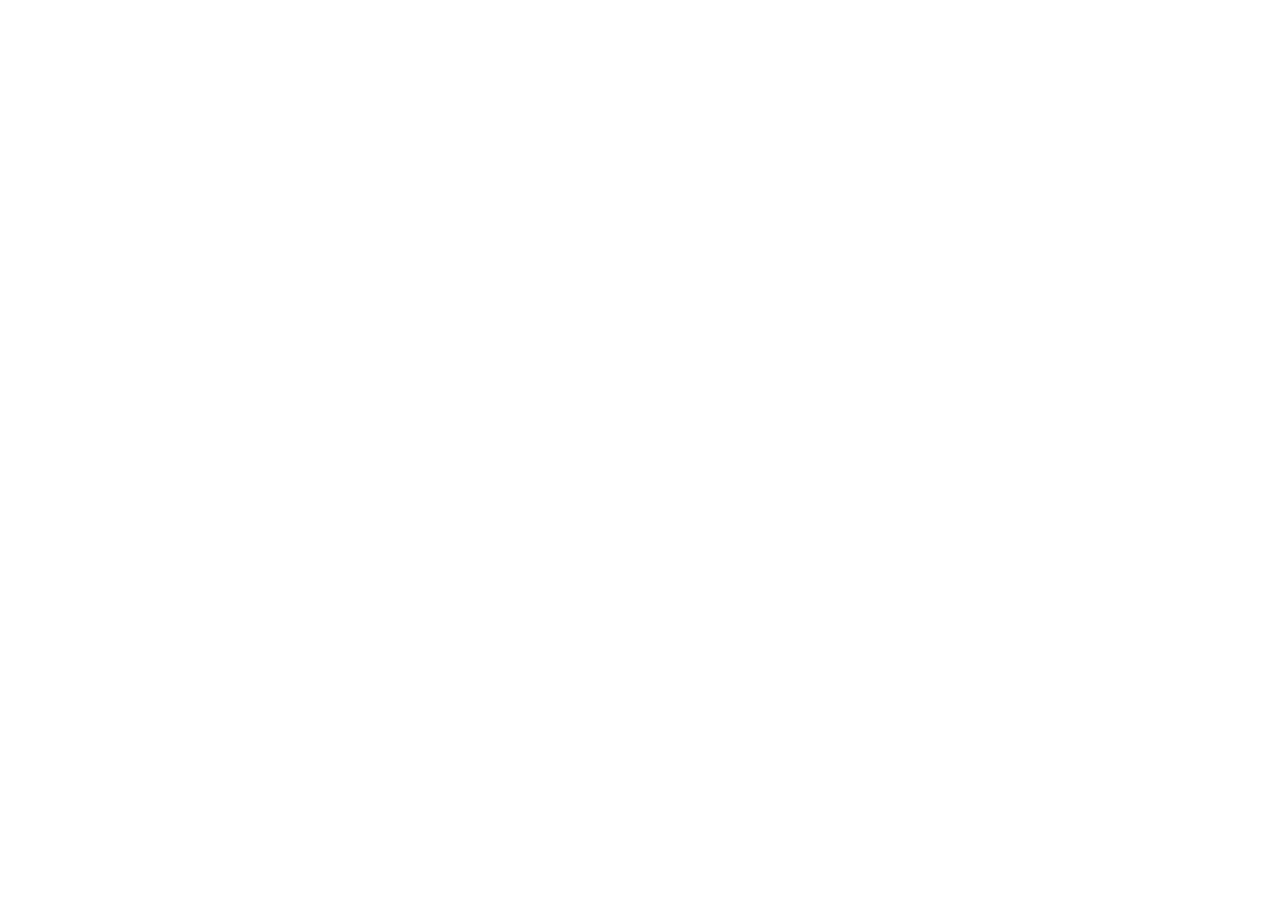
==== app/index.html @ 2bc36de3 "OpenLand downloads + web/iPhone PWA (5.3.2)" ====
<!doctype html>
<html lang="en">
  <head>
    <meta charset="UTF-8" />
    <meta name="viewport" content="width=device-width, initial-scale=1.0, viewport-fit=cover, interactive-widget=resizes-content" />
    <meta name="theme-color" content="#faf9f5" />
    <meta name="description" content="OpenLand: AI agent with a real computer, Studio and private on-device models. Works on iPhone, Android and desktop." />
    <meta name="apple-mobile-web-app-capable" content="yes" />
    <meta name="mobile-web-app-capable" content="yes" />
    <meta name="apple-mobile-web-app-status-bar-style" content="default" />
    <meta name="apple-mobile-web-app-title" content="OpenLand" />
    <meta name="format-detection" content="telephone=no" />
    <title>OpenLand</title>
    <link rel="manifest" href="/openland/app/manifest.webmanifest" />
    <link rel="icon" href="/openland/app/favicon.svg" type="image/svg+xml" />
    <link rel="apple-touch-icon" href="/openland/app/apple-touch-icon.png" />
    <link rel="apple-touch-icon" sizes="120x120" href="/openland/app/icons/icon-120.png" />
    <link rel="apple-touch-icon" sizes="152x152" href="/openland/app/icons/icon-152.png" />
    <link rel="apple-touch-icon" sizes="167x167" href="/openland/app/icons/icon-167.png" />
    <link rel="apple-touch-icon" sizes="180x180" href="/openland/app/icons/icon-180.png" />
    <link rel="apple-touch-startup-image" media="(device-width: 390px) and (device-height: 844px) and (-webkit-device-pixel-ratio: 3) and (orientation: portrait)" href="/openland/app/splash/1170x2532.png" />
    <link rel="apple-touch-startup-image" media="(device-width: 393px) and (device-height: 852px) and (-webkit-device-pixel-ratio: 3) and (orientation: portrait)" href="/openland/app/splash/1179x2556.png" />
    <link rel="apple-touch-startup-image" media="(device-width: 430px) and (device-height: 932px) and (-webkit-device-pixel-ratio: 3) and (orientation: portrait)" href="/openland/app/splash/1290x2796.png" />
    <link rel="apple-touch-startup-image" media="(device-width: 428px) and (device-height: 926px) and (-webkit-device-pixel-ratio: 3) and (orientation: portrait)" href="/openland/app/splash/1284x2778.png" />
    <link rel="apple-touch-startup-image" media="(device-width: 375px) and (device-height: 812px) and (-webkit-device-pixel-ratio: 3) and (orientation: portrait)" href="/openland/app/splash/1125x2436.png" />
    <link rel="apple-touch-startup-image" media="(device-width: 414px) and (device-height: 896px) and (-webkit-device-pixel-ratio: 3) and (orientation: portrait)" href="/openland/app/splash/1242x2688.png" />
    <link rel="apple-touch-startup-image" media="(device-width: 414px) and (device-height: 896px) and (-webkit-device-pixel-ratio: 2) and (orientation: portrait)" href="/openland/app/splash/828x1792.png" />
    <link rel="apple-touch-startup-image" media="(device-width: 375px) and (device-height: 667px) and (-webkit-device-pixel-ratio: 2) and (orientation: portrait)" href="/openland/app/splash/750x1334.png" />
    <link rel="apple-touch-startup-image" media="(device-width: 402px) and (device-height: 874px) and (-webkit-device-pixel-ratio: 3) and (orientation: portrait)" href="/openland/app/splash/1206x2622.png" />
    <link rel="apple-touch-startup-image" media="(device-width: 440px) and (device-height: 956px) and (-webkit-device-pixel-ratio: 3) and (orientation: portrait)" href="/openland/app/splash/1320x2868.png" />
    <link rel="apple-touch-startup-image" media="(device-width: 820px) and (device-height: 1180px) and (-webkit-device-pixel-ratio: 2) and (orientation: portrait)" href="/openland/app/splash/1640x2360.png" />
    <link rel="apple-touch-startup-image" media="(device-width: 1024px) and (device-height: 1366px) and (-webkit-device-pixel-ratio: 2) and (orientation: portrait)" href="/openland/app/splash/2048x2732.png" />
    <script type="module" crossorigin src="/openland/app/assets/index-BP5ohcN-.js"></script>
    <link rel="modulepreload" crossorigin href="/openland/app/assets/rolldown-runtime-COiEfhsA.js">
    <link rel="modulepreload" crossorigin href="/openland/app/assets/react-B8SKf8RM.js">
    <link rel="modulepreload" crossorigin href="/openland/app/assets/jsx-runtime-B0GIDCg7.js">
    <link rel="modulepreload" crossorigin href="/openland/app/assets/dist-CGd7X9Mz.js">
    <link rel="modulepreload" crossorigin href="/openland/app/assets/store-Dr5tzkWm.js">
    <link rel="modulepreload" crossorigin href="/openland/app/assets/agent-ByZV3zB5.js">
    <link rel="modulepreload" crossorigin href="/openland/app/assets/native-B4G0Mwiv.js">
    <link rel="modulepreload" crossorigin href="/openland/app/assets/mcpAuth-dMtKd1TJ.js">
    <link rel="modulepreload" crossorigin href="/openland/app/assets/mcp-upPOzCz8.js">
    <link rel="modulepreload" crossorigin href="/openland/app/assets/useModels-cfyx3iMw.js">
    <link rel="modulepreload" crossorigin href="/openland/app/assets/skills-B00smCaS.js">
    <link rel="modulepreload" crossorigin href="/openland/app/assets/plus-CHKnZP0z.js">
    <link rel="modulepreload" crossorigin href="/openland/app/assets/cn-CHDpIYm5.js">
    <link rel="modulepreload" crossorigin href="/openland/app/assets/useNativeStatus-DX0Gn-nj.js">
    <link rel="stylesheet" crossorigin href="/openland/app/assets/index-BO3BNWWC.css">
  </head>
  <body>
    <div id="root"></div>
  </body>
</html>
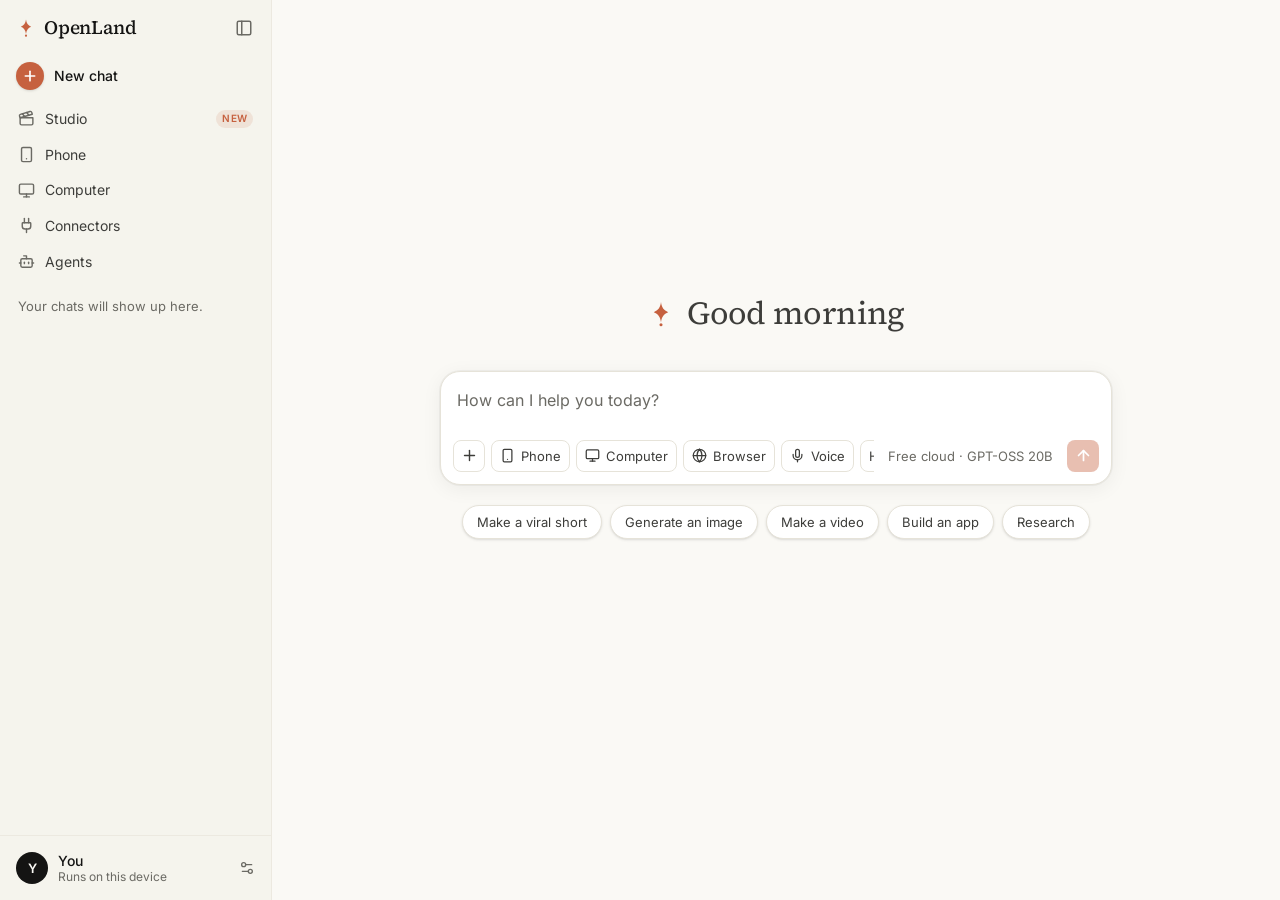
==== commit 249c2a6a: "OpenLand 5.3.5: on-device models no longer hang on loading/thinking" ====
--- a/app/index.html
+++ b/app/index.html
@@ -11,41 +11,41 @@
     <meta name="apple-mobile-web-app-title" content="OpenLand" />
     <meta name="format-detection" content="telephone=no" />
     <title>OpenLand</title>
-    <link rel="manifest" href="/openland/app/manifest.webmanifest" />
-    <link rel="icon" href="/openland/app/favicon.svg" type="image/svg+xml" />
-    <link rel="apple-touch-icon" href="/openland/app/apple-touch-icon.png" />
-    <link rel="apple-touch-icon" sizes="120x120" href="/openland/app/icons/icon-120.png" />
-    <link rel="apple-touch-icon" sizes="152x152" href="/openland/app/icons/icon-152.png" />
-    <link rel="apple-touch-icon" sizes="167x167" href="/openland/app/icons/icon-167.png" />
-    <link rel="apple-touch-icon" sizes="180x180" href="/openland/app/icons/icon-180.png" />
-    <link rel="apple-touch-startup-image" media="(device-width: 390px) and (device-height: 844px) and (-webkit-device-pixel-ratio: 3) and (orientation: portrait)" href="/openland/app/splash/1170x2532.png" />
-    <link rel="apple-touch-startup-image" media="(device-width: 393px) and (device-height: 852px) and (-webkit-device-pixel-ratio: 3) and (orientation: portrait)" href="/openland/app/splash/1179x2556.png" />
-    <link rel="apple-touch-startup-image" media="(device-width: 430px) and (device-height: 932px) and (-webkit-device-pixel-ratio: 3) and (orientation: portrait)" href="/openland/app/splash/1290x2796.png" />
-    <link rel="apple-touch-startup-image" media="(device-width: 428px) and (device-height: 926px) and (-webkit-device-pixel-ratio: 3) and (orientation: portrait)" href="/openland/app/splash/1284x2778.png" />
-    <link rel="apple-touch-startup-image" media="(device-width: 375px) and (device-height: 812px) and (-webkit-device-pixel-ratio: 3) and (orientation: portrait)" href="/openland/app/splash/1125x2436.png" />
-    <link rel="apple-touch-startup-image" media="(device-width: 414px) and (device-height: 896px) and (-webkit-device-pixel-ratio: 3) and (orientation: portrait)" href="/openland/app/splash/1242x2688.png" />
-    <link rel="apple-touch-startup-image" media="(device-width: 414px) and (device-height: 896px) and (-webkit-device-pixel-ratio: 2) and (orientation: portrait)" href="/openland/app/splash/828x1792.png" />
-    <link rel="apple-touch-startup-image" media="(device-width: 375px) and (device-height: 667px) and (-webkit-device-pixel-ratio: 2) and (orientation: portrait)" href="/openland/app/splash/750x1334.png" />
-    <link rel="apple-touch-startup-image" media="(device-width: 402px) and (device-height: 874px) and (-webkit-device-pixel-ratio: 3) and (orientation: portrait)" href="/openland/app/splash/1206x2622.png" />
-    <link rel="apple-touch-startup-image" media="(device-width: 440px) and (device-height: 956px) and (-webkit-device-pixel-ratio: 3) and (orientation: portrait)" href="/openland/app/splash/1320x2868.png" />
-    <link rel="apple-touch-startup-image" media="(device-width: 820px) and (device-height: 1180px) and (-webkit-device-pixel-ratio: 2) and (orientation: portrait)" href="/openland/app/splash/1640x2360.png" />
-    <link rel="apple-touch-startup-image" media="(device-width: 1024px) and (device-height: 1366px) and (-webkit-device-pixel-ratio: 2) and (orientation: portrait)" href="/openland/app/splash/2048x2732.png" />
-    <script type="module" crossorigin src="/openland/app/assets/index-BP5ohcN-.js"></script>
-    <link rel="modulepreload" crossorigin href="/openland/app/assets/rolldown-runtime-COiEfhsA.js">
-    <link rel="modulepreload" crossorigin href="/openland/app/assets/react-B8SKf8RM.js">
-    <link rel="modulepreload" crossorigin href="/openland/app/assets/jsx-runtime-B0GIDCg7.js">
-    <link rel="modulepreload" crossorigin href="/openland/app/assets/dist-CGd7X9Mz.js">
-    <link rel="modulepreload" crossorigin href="/openland/app/assets/store-Dr5tzkWm.js">
-    <link rel="modulepreload" crossorigin href="/openland/app/assets/agent-ByZV3zB5.js">
-    <link rel="modulepreload" crossorigin href="/openland/app/assets/native-B4G0Mwiv.js">
-    <link rel="modulepreload" crossorigin href="/openland/app/assets/mcpAuth-dMtKd1TJ.js">
-    <link rel="modulepreload" crossorigin href="/openland/app/assets/mcp-upPOzCz8.js">
-    <link rel="modulepreload" crossorigin href="/openland/app/assets/useModels-cfyx3iMw.js">
-    <link rel="modulepreload" crossorigin href="/openland/app/assets/skills-B00smCaS.js">
-    <link rel="modulepreload" crossorigin href="/openland/app/assets/plus-CHKnZP0z.js">
-    <link rel="modulepreload" crossorigin href="/openland/app/assets/cn-CHDpIYm5.js">
-    <link rel="modulepreload" crossorigin href="/openland/app/assets/useNativeStatus-DX0Gn-nj.js">
-    <link rel="stylesheet" crossorigin href="/openland/app/assets/index-BO3BNWWC.css">
+    <link rel="manifest" href="./manifest.webmanifest" />
+    <link rel="icon" href="./favicon.svg" type="image/svg+xml" />
+    <link rel="apple-touch-icon" href="./apple-touch-icon.png" />
+    <link rel="apple-touch-icon" sizes="120x120" href="./icons/icon-120.png" />
+    <link rel="apple-touch-icon" sizes="152x152" href="./icons/icon-152.png" />
+    <link rel="apple-touch-icon" sizes="167x167" href="./icons/icon-167.png" />
+    <link rel="apple-touch-icon" sizes="180x180" href="./icons/icon-180.png" />
+    <link rel="apple-touch-startup-image" media="(device-width: 390px) and (device-height: 844px) and (-webkit-device-pixel-ratio: 3) and (orientation: portrait)" href="./splash/1170x2532.png" />
+    <link rel="apple-touch-startup-image" media="(device-width: 393px) and (device-height: 852px) and (-webkit-device-pixel-ratio: 3) and (orientation: portrait)" href="./splash/1179x2556.png" />
+    <link rel="apple-touch-startup-image" media="(device-width: 430px) and (device-height: 932px) and (-webkit-device-pixel-ratio: 3) and (orientation: portrait)" href="./splash/1290x2796.png" />
+    <link rel="apple-touch-startup-image" media="(device-width: 428px) and (device-height: 926px) and (-webkit-device-pixel-ratio: 3) and (orientation: portrait)" href="./splash/1284x2778.png" />
+    <link rel="apple-touch-startup-image" media="(device-width: 375px) and (device-height: 812px) and (-webkit-device-pixel-ratio: 3) and (orientation: portrait)" href="./splash/1125x2436.png" />
+    <link rel="apple-touch-startup-image" media="(device-width: 414px) and (device-height: 896px) and (-webkit-device-pixel-ratio: 3) and (orientation: portrait)" href="./splash/1242x2688.png" />
+    <link rel="apple-touch-startup-image" media="(device-width: 414px) and (device-height: 896px) and (-webkit-device-pixel-ratio: 2) and (orientation: portrait)" href="./splash/828x1792.png" />
+    <link rel="apple-touch-startup-image" media="(device-width: 375px) and (device-height: 667px) and (-webkit-device-pixel-ratio: 2) and (orientation: portrait)" href="./splash/750x1334.png" />
+    <link rel="apple-touch-startup-image" media="(device-width: 402px) and (device-height: 874px) and (-webkit-device-pixel-ratio: 3) and (orientation: portrait)" href="./splash/1206x2622.png" />
+    <link rel="apple-touch-startup-image" media="(device-width: 440px) and (device-height: 956px) and (-webkit-device-pixel-ratio: 3) and (orientation: portrait)" href="./splash/1320x2868.png" />
+    <link rel="apple-touch-startup-image" media="(device-width: 820px) and (device-height: 1180px) and (-webkit-device-pixel-ratio: 2) and (orientation: portrait)" href="./splash/1640x2360.png" />
+    <link rel="apple-touch-startup-image" media="(device-width: 1024px) and (device-height: 1366px) and (-webkit-device-pixel-ratio: 2) and (orientation: portrait)" href="./splash/2048x2732.png" />
+    <script type="module" crossorigin src="./assets/index-Dq_7Dz9_.js"></script>
+    <link rel="modulepreload" crossorigin href="./assets/rolldown-runtime-COiEfhsA.js">
+    <link rel="modulepreload" crossorigin href="./assets/react-B8SKf8RM.js">
+    <link rel="modulepreload" crossorigin href="./assets/jsx-runtime-B0GIDCg7.js">
+    <link rel="modulepreload" crossorigin href="./assets/dist-CGd7X9Mz.js">
+    <link rel="modulepreload" crossorigin href="./assets/store-Dr5tzkWm.js">
+    <link rel="modulepreload" crossorigin href="./assets/agent-DC9isImc.js">
+    <link rel="modulepreload" crossorigin href="./assets/native-B4G0Mwiv.js">
+    <link rel="modulepreload" crossorigin href="./assets/mcpAuth-C56TVB4E.js">
+    <link rel="modulepreload" crossorigin href="./assets/mcp-CgRo_BP4.js">
+    <link rel="modulepreload" crossorigin href="./assets/useModels-CXs0nrSf.js">
+    <link rel="modulepreload" crossorigin href="./assets/skills-Dgq-0Ba8.js">
+    <link rel="modulepreload" crossorigin href="./assets/plus-B4WIO0zp.js">
+    <link rel="modulepreload" crossorigin href="./assets/cn-CHDpIYm5.js">
+    <link rel="modulepreload" crossorigin href="./assets/useNativeStatus-DX0Gn-nj.js">
+    <link rel="stylesheet" crossorigin href="./assets/index-DOcksFce.css">
   </head>
   <body>
     <div id="root"></div>
--- a/app/assets/index-DOcksFce.css
+++ b/app/assets/index-DOcksFce.css
@@ -0,0 +1 @@
+@font-face{font-family:Inter Variable;font-style:normal;font-display:swap;font-weight:100 900;src:url(./inter-cyrillic-ext-wght-normal-BOeWTOD4.woff2)format("woff2-variations");unicode-range:U+460-52F,U+1C80-1C8A,U+20B4,U+2DE0-2DFF,U+A640-A69F,U+FE2E-FE2F}@font-face{font-family:Inter Variable;font-style:normal;font-display:swap;font-weight:100 900;src:url(./inter-cyrillic-wght-normal-DqGufNeO.woff2)format("woff2-variations");unicode-range:U+301,U+400-45F,U+490-491,U+4B0-4B1,U+2116}@font-face{font-family:Inter Variable;font-style:normal;font-display:swap;font-weight:100 900;src:url(./inter-greek-ext-wght-normal-DlzME5K_.woff2)format("woff2-variations");unicode-range:U+1F??}@font-face{font-family:Inter Variable;font-style:normal;font-display:swap;font-weight:100 900;src:url(./inter-greek-wght-normal-CkhJZR-_.woff2)format("woff2-variations");unicode-range:U+370-377,U+37A-37F,U+384-38A,U+38C,U+38E-3A1,U+3A3-3FF}@font-face{font-family:Inter Variable;font-style:normal;font-display:swap;font-weight:100 900;src:url(./inter-vietnamese-wght-normal-CBcvBZtf.woff2)format("woff2-variations");unicode-range:U+102-103,U+110-111,U+128-129,U+168-169,U+1A0-1A1,U+1AF-1B0,U+300-301,U+303-304,U+308-309,U+323,U+329,U+1EA0-1EF9,U+20AB}@font-face{font-family:Inter Variable;font-style:normal;font-display:swap;font-weight:100 900;src:url(./inter-latin-ext-wght-normal-DO1Apj_S.woff2)format("woff2-variations");unicode-range:U+100-2BA,U+2BD-2C5,U+2C7-2CC,U+2CE-2D7,U+2DD-2FF,U+304,U+308,U+329,U+1D00-1DBF,U+1E00-1E9F,U+1EF2-1EFF,U+2020,U+20A0-20AB,U+20AD-20C0,U+2113,U+2C60-2C7F,U+A720-A7FF}@font-face{font-family:Inter Variable;font-style:normal;font-display:swap;font-weight:100 900;src:url(./inter-latin-wght-normal-Dx4kXJAl.woff2)format("woff2-variations");unicode-range:U+??,U+131,U+152-153,U+2BB-2BC,U+2C6,U+2DA,U+2DC,U+304,U+308,U+329,U+2000-206F,U+20AC,U+2122,U+2191,U+2193,U+2212,U+2215,U+FEFF,U+FFFD}@font-face{font-family:"Source Serif 4 Variable";font-style:normal;font-display:swap;font-weight:200 900;src:url(./source-serif-4-cyrillic-ext-wght-normal-DHTKMUil.woff2)format("woff2-variations");unicode-range:U+460-52F,U+1C80-1C8A,U+20B4,U+2DE0-2DFF,U+A640-A69F,U+FE2E-FE2F}@font-face{font-family:"Source Serif 4 Variable";font-style:normal;font-display:swap;font-weight:200 900;src:url(./source-serif-4-cyrillic-wght-normal-B1g8a0vD.woff2)format("woff2-variations");unicode-range:U+301,U+400-45F,U+490-491,U+4B0-4B1,U+2116}@font-face{font-family:"Source Serif 4 Variable";font-style:normal;font-display:swap;font-weight:200 900;src:url(./source-serif-4-greek-wght-normal-BpXpdlRW.woff2)format("woff2-variations");unicode-range:U+370-377,U+37A-37F,U+384-38A,U+38C,U+38E-3A1,U+3A3-3FF}@font-face{font-family:"Source Serif 4 Variable";font-style:normal;font-display:swap;font-weight:200 900;src:url(./source-serif-4-vietnamese-wght-normal-BsaNuasd.woff2)format("woff2-variations");unicode-range:U+102-103,U+110-111,U+128-129,U+168-169,U+1A0-1A1,U+1AF-1B0,U+300-301,U+303-304,U+308-309,U+323,U+329,U+1EA0-1EF9,U+20AB}@font-face{font-family:"Source Serif 4 Variable";font-style:normal;font-display:swap;font-weight:200 900;src:url(./source-serif-4-latin-ext-wght-normal-BVZ5su8S.woff2)format("woff2-variations");unicode-range:U+100-2BA,U+2BD-2C5,U+2C7-2CC,U+2CE-2D7,U+2DD-2FF,U+304,U+308,U+329,U+1D00-1DBF,U+1E00-1E9F,U+1EF2-1EFF,U+2020,U+20A0-20AB,U+20AD-20C4,U+2113,U+2C60-2C7F,U+A720-A7FF}@font-face{font-family:"Source Serif 4 Variable";font-style:normal;font-display:swap;font-weight:200 900;src:url(./source-serif-4-latin-wght-normal-DMe4EKeb.woff2)format("woff2-variations");unicode-range:U+??,U+131,U+152-153,U+2BB-2BC,U+2C6,U+2DA,U+2DC,U+304,U+308,U+329,U+2000-206F,U+20AC,U+2122,U+2191,U+2193,U+2212,U+2215,U+FEFF,U+FFFD}@layer properties{@supports (((-webkit-hyphens:none)) and (not (margin-trim:inline))) or ((-moz-orient:inline) and (not (color:rgb(from red r g b)))){*,:before,:after{--tw-translate-x:0;--tw-translate-y:0;--tw-translate-z:0;--tw-rotate-x:initial;--tw-rotate-y:initial;--tw-rotate-z:initial;--tw-skew-x:initial;--tw-skew-y:initial;--tw-space-y-reverse:0;--tw-divide-y-reverse:0;--tw-border-style:solid;--tw-leading:initial;--tw-font-weight:initial;--tw-tracking:initial;--tw-ordinal:initial;--tw-slashed-zero:initial;--tw-numeric-figure:initial;--tw-numeric-spacing:initial;--tw-numeric-fraction:initial;--tw-shadow:0 0 #0000;--tw-shadow-color:initial;--tw-shadow-alpha:100%;--tw-inset-shadow:0 0 #0000;--tw-inset-shadow-color:initial;--tw-inset-shadow-alpha:100%;--tw-ring-color:initial;--tw-ring-shadow:0 0 #0000;--tw-inset-ring-color:initial;--tw-inset-ring-shadow:0 0 #0000;--tw-ring-inset:initial;--tw-ring-offset-width:0px;--tw-ring-offset-color:#fff;--tw-ring-offset-shadow:0 0 #0000;--tw-outline-style:solid;--tw-blur:initial;--tw-brightness:initial;--tw-contrast:initial;--tw-grayscale:initial;--tw-hue-rotate:initial;--tw-invert:initial;--tw-opacity:initial;--tw-saturate:initial;--tw-sepia:initial;--tw-drop-shadow:initial;--tw-drop-shadow-color:initial;--tw-drop-shadow-alpha:100%;--tw-drop-shadow-size:initial;--tw-backdrop-blur:initial;--tw-backdrop-brightness:initial;--tw-backdrop-contrast:initial;--tw-backdrop-grayscale:initial;--tw-backdrop-hue-rotate:initial;--tw-backdrop-invert:initial;--tw-backdrop-opacity:initial;--tw-backdrop-saturate:initial;--tw-backdrop-sepia:initial;--tw-duration:initial;--tw-scale-x:1;--tw-scale-y:1;--tw-scale-z:1}::backdrop{--tw-translate-x:0;--tw-translate-y:0;--tw-translate-z:0;--tw-rotate-x:initial;--tw-rotate-y:initial;--tw-rotate-z:initial;--tw-skew-x:initial;--tw-skew-y:initial;--tw-space-y-reverse:0;--tw-divide-y-reverse:0;--tw-border-style:solid;--tw-leading:initial;--tw-font-weight:initial;--tw-tracking:initial;--tw-ordinal:initial;--tw-slashed-zero:initial;--tw-numeric-figure:initial;--tw-numeric-spacing:initial;--tw-numeric-fraction:initial;--tw-shadow:0 0 #0000;--tw-shadow-color:initial;--tw-shadow-alpha:100%;--tw-inset-shadow:0 0 #0000;--tw-inset-shadow-color:initial;--tw-inset-shadow-alpha:100%;--tw-ring-color:initial;--tw-ring-shadow:0 0 #0000;--tw-inset-ring-color:initial;--tw-inset-ring-shadow:0 0 #0000;--tw-ring-inset:initial;--tw-ring-offset-width:0px;--tw-ring-offset-color:#fff;--tw-ring-offset-shadow:0 0 #0000;--tw-outline-style:solid;--tw-blur:initial;--tw-brightness:initial;--tw-contrast:initial;--tw-grayscale:initial;--tw-hue-rotate:initial;--tw-invert:initial;--tw-opacity:initial;--tw-saturate:initial;--tw-sepia:initial;--tw-drop-shadow:initial;--tw-drop-shadow-color:initial;--tw-drop-shadow-alpha:100%;--tw-drop-shadow-size:initial;--tw-backdrop-blur:initial;--tw-backdrop-brightness:initial;--tw-backdrop-contrast:initial;--tw-backdrop-grayscale:initial;--tw-backdrop-hue-rotate:initial;--tw-backdrop-invert:initial;--tw-backdrop-opacity:initial;--tw-backdrop-saturate:initial;--tw-backdrop-sepia:initial;--tw-duration:initial;--tw-scale-x:1;--tw-scale-y:1;--tw-scale-z:1}}}@layer theme{:root,:host{--font-sans:"Inter Variable", ui-sans-serif, system-ui, sans-serif;--font-serif:"Source Serif 4 Variable", ui-serif, Georgia, serif;--font-mono:ui-monospace, SFMono-Regular, Menlo, Monaco, Consolas, "Liberation Mono", "Courier New", monospace;--color-red-500:#fb2c36;--color-red-600:#e40014;--color-amber-300:#ffd236;--color-amber-500:#f99c00;--color-amber-700:#b75000;--color-green-600:#00a544;--color-emerald-400:#00d294;--color-emerald-500:#00bb7f;--color-emerald-700:#007956;--color-sky-300:#77d4ff;--color-sky-500:#00a5ef;--color-sky-700:#0069a4;--color-violet-500:#8d54ff;--color-black:#000;--color-white:#fff;--spacing:.25rem;--font-weight-normal:400;--font-weight-medium:500;--font-weight-semibold:600;--font-weight-extrabold:800;--tracking-wide:.025em;--tracking-wider:.05em;--leading-tight:1.25;--leading-snug:1.375;--leading-relaxed:1.625;--radius-md:.375rem;--radius-lg:.5rem;--radius-xl:.75rem;--radius-2xl:1rem;--animate-spin:spin 1s linear infinite;--aspect-video:16 / 9;--default-transition-duration:.15s;--default-transition-timing-function:cubic-bezier(.4, 0, .2, 1);--default-font-family:var(--font-sans);--default-mono-font-family:var(--font-mono);--color-bg:var(--bg);--color-side:var(--bg-side);--color-raised:var(--bg-raised);--color-hover:var(--bg-hover);--color-active:var(--bg-active);--color-ink:var(--ink);--color-ink2:var(--ink-2);--color-ink3:var(--ink-3);--color-line:var(--line);--color-line2:var(--line-strong);--color-accent:var(--accent);--color-bubble:var(--user-bubble)}@supports (color:lab(0% 0 0)){:root,:host{--color-red-500:lab(55.4814% 75.0732 48.8528);--color-red-600:lab(48.4493% 77.4328 61.5452);--color-amber-300:lab(86.4156% 6.13147 78.3961);--color-amber-500:lab(72.7183% 31.8672 97.9407);--color-amber-700:lab(47.2709% 42.9082 69.2966);--color-green-600:lab(59.0978% -58.6621 41.2579);--color-emerald-400:lab(75.0771% -60.7313 19.4147);--color-emerald-500:lab(66.9756% -58.27 19.5419);--color-emerald-700:lab(44.4871% -41.0396 11.0361);--color-sky-300:lab(80.3307% -20.2945 -31.385);--color-sky-500:lab(63.3038% -18.433 -51.0407);--color-sky-700:lab(41.6013% -9.10804 -42.5647);--color-violet-500:lab(49.9355% 55.1776 -81.8963)}}}@layer base{*,:after,:before{box-sizing:border-box;border:0 solid;margin:0;padding:0}::backdrop{box-sizing:border-box;border:0 solid;margin:0;padding:0}::file-selector-button{box-sizing:border-box;border:0 solid;margin:0;padding:0}html,:host{-webkit-text-size-adjust:100%;tab-size:4;line-height:1.5;font-family:var(--default-font-family,-apple-system, BlinkMacSystemFont, "Segoe UI", Roboto, "Helvetica Neue", "Noto Sans", Arial, sans-serif, "Apple Color Emoji", "Segoe UI Emoji", "Segoe UI Symbol", "Noto Color Emoji");font-feature-settings:var(--default-font-feature-settings,normal);font-variation-settings:var(--default-font-variation-settings,normal);-webkit-tap-highlight-color:transparent}hr{height:0;color:inherit;border-top-width:1px}abbr:where([title]){-webkit-text-decoration:underline dotted;text-decoration:underline dotted}h1,h2,h3,h4,h5,h6{font-size:inherit;font-weight:inherit}a{color:inherit;-webkit-text-decoration:inherit;-webkit-text-decoration:inherit;-webkit-text-decoration:inherit;-webkit-text-decoration:inherit;text-decoration:inherit}b,strong{font-weight:bolder}code,kbd,samp,pre{font-family:var(--default-mono-font-family,ui-monospace, SFMono-Regular, Menlo, Monaco, Consolas, "Liberation Mono", "Courier New", monospace);font-feature-settings:var(--default-mono-font-feature-settings,normal);font-variation-settings:var(--default-mono-font-variation-settings,normal);font-size:1em}small{font-size:80%}sub,sup{vertical-align:baseline;font-size:75%;line-height:0;position:relative}sub{bottom:-.25em}sup{top:-.5em}table{text-indent:0;border-color:inherit;border-collapse:collapse}:-moz-focusring:where(:not(iframe)){outline:auto}progress{vertical-align:baseline}summary{display:list-item}ol,ul,menu{list-style:none}img,svg,video,canvas,audio,iframe,embed,object{vertical-align:middle;display:block}img,video{max-width:100%;height:auto}button,input,select,optgroup,textarea{font:inherit;font-feature-settings:inherit;font-variation-settings:inherit;letter-spacing:inherit;color:inherit;opacity:1;background-color:#0000;border-radius:0}::file-selector-button{font:inherit;font-feature-settings:inherit;font-variation-settings:inherit;letter-spacing:inherit;color:inherit;opacity:1;background-color:#0000;border-radius:0}:where(select:is([multiple],[size])) optgroup{font-weight:bolder}:where(select:is([multiple],[size])) optgroup option{padding-inline-start:20px}::file-selector-button{margin-inline-end:4px}::placeholder{opacity:1}@supports (not ((-webkit-appearance:-apple-pay-button))) or (contain-intrinsic-size:1px){::placeholder{color:currentColor}@supports (color:color-mix(in lab, red, red)){::placeholder{color:color-mix(in oklab, currentcolor 50%, transparent)}}}textarea{resize:vertical}::-webkit-search-decoration{-webkit-appearance:none}::-webkit-date-and-time-value{min-height:1lh;text-align:inherit}::-webkit-datetime-edit{display:inline-flex}::-webkit-datetime-edit-fields-wrapper{padding:0}::-webkit-datetime-edit{padding-block:0}::-webkit-datetime-edit-year-field{padding-block:0}::-webkit-datetime-edit-month-field{padding-block:0}::-webkit-datetime-edit-day-field{padding-block:0}::-webkit-datetime-edit-hour-field{padding-block:0}::-webkit-datetime-edit-minute-field{padding-block:0}::-webkit-datetime-edit-second-field{padding-block:0}::-webkit-datetime-edit-millisecond-field{padding-block:0}::-webkit-datetime-edit-meridiem-field{padding-block:0}::-webkit-calendar-picker-indicator{line-height:1}:-moz-ui-invalid{box-shadow:none}button,input:where([type=button],[type=reset],[type=submit]){appearance:button}::file-selector-button{appearance:button}::-webkit-inner-spin-button{height:auto}::-webkit-outer-spin-button{height:auto}[hidden]:where(:not([hidden=until-found])){display:none!important}}@layer components;@layer utilities{.pointer-events-none{pointer-events:none}.invisible{visibility:hidden}.visible{visibility:visible}.sr-only{clip-path:inset(50%);white-space:nowrap;border-width:0;width:1px;height:1px;margin:-1px;padding:0;position:absolute;overflow:hidden}.absolute{position:absolute}.fixed{position:fixed}.relative{position:relative}.static{position:static}.sticky{position:sticky}.inset-0{inset:0}.inset-x-0{inset-inline:0}.inset-x-3{inset-inline:calc(var(--spacing) * 3)}.inset-y-0{inset-block:0}.top-0{top:0}.top-0\.5{top:calc(var(--spacing) * .5)}.top-1\.5{top:calc(var(--spacing) * 1.5)}.top-1\/2{top:50%}.top-3{top:calc(var(--spacing) * 3)}.right-0{right:0}.right-1\.5{right:calc(var(--spacing) * 1.5)}.right-2{right:calc(var(--spacing) * 2)}.bottom-0{bottom:0}.bottom-3{bottom:calc(var(--spacing) * 3)}.-left-1{left:calc(var(--spacing) * -1)}.left-0{left:0}.left-1\/2{left:50%}.left-2\.5{left:calc(var(--spacing) * 2.5)}.left-3{left:calc(var(--spacing) * 3)}.z-10{z-index:10}.z-20{z-index:20}.z-30{z-index:30}.z-40{z-index:40}.z-50{z-index:50}.container{width:100%}@media (min-width:40rem){.container{max-width:40rem}}@media (min-width:48rem){.container{max-width:48rem}}@media (min-width:64rem){.container{max-width:64rem}}@media (min-width:80rem){.container{max-width:80rem}}@media (min-width:96rem){.container{max-width:96rem}}.mx-3{margin-inline:calc(var(--spacing) * 3)}.mx-auto{margin-inline:auto}.my-1{margin-block:var(--spacing)}.my-auto{margin-block:auto}.mt-0\.5{margin-top:calc(var(--spacing) * .5)}.mt-1{margin-top:var(--spacing)}.mt-1\.5{margin-top:calc(var(--spacing) * 1.5)}.mt-2{margin-top:calc(var(--spacing) * 2)}.mt-3{margin-top:calc(var(--spacing) * 3)}.mt-4{margin-top:calc(var(--spacing) * 4)}.mt-5{margin-top:calc(var(--spacing) * 5)}.mt-6{margin-top:calc(var(--spacing) * 6)}.mt-8{margin-top:calc(var(--spacing) * 8)}.mr-1{margin-right:var(--spacing)}.mb-1\.5{margin-bottom:calc(var(--spacing) * 1.5)}.mb-2{margin-bottom:calc(var(--spacing) * 2)}.mb-3{margin-bottom:calc(var(--spacing) * 3)}.mb-4{margin-bottom:calc(var(--spacing) * 4)}.mb-6{margin-bottom:calc(var(--spacing) * 6)}.mb-8{margin-bottom:calc(var(--spacing) * 8)}.ml-0\.5{margin-left:calc(var(--spacing) * .5)}.ml-1{margin-left:var(--spacing)}.ml-1\.5{margin-left:calc(var(--spacing) * 1.5)}.ml-2{margin-left:calc(var(--spacing) * 2)}.ml-\[92px\]{margin-left:92px}.ml-auto{margin-left:auto}.line-clamp-1{-webkit-line-clamp:1;-webkit-box-orient:vertical;display:-webkit-box;overflow:hidden}.block{display:block}.contents{display:contents}.flex{display:flex}.grid{display:grid}.hidden{display:none}.inline{display:inline}.inline-block{display:inline-block}.inline-flex{display:inline-flex}.aspect-\[9\/16\]{aspect-ratio:9/16}.aspect-square{aspect-ratio:1}.aspect-video{aspect-ratio:var(--aspect-video)}.size-2{width:calc(var(--spacing) * 2);height:calc(var(--spacing) * 2)}.size-6{width:calc(var(--spacing) * 6);height:calc(var(--spacing) * 6)}.size-7{width:calc(var(--spacing) * 7);height:calc(var(--spacing) * 7)}.size-8{width:calc(var(--spacing) * 8);height:calc(var(--spacing) * 8)}.size-9{width:calc(var(--spacing) * 9);height:calc(var(--spacing) * 9)}.size-11{width:calc(var(--spacing) * 11);height:calc(var(--spacing) * 11)}.size-full{width:100%;height:100%}.h-1{height:var(--spacing)}.h-1\.5{height:calc(var(--spacing) * 1.5)}.h-2\.5{height:calc(var(--spacing) * 2.5)}.h-6{height:calc(var(--spacing) * 6)}.h-8{height:calc(var(--spacing) * 8)}.h-9{height:calc(var(--spacing) * 9)}.h-11{height:calc(var(--spacing) * 11)}.h-14{height:calc(var(--spacing) * 14)}.h-28{height:calc(var(--spacing) * 28)}.h-72{height:calc(var(--spacing) * 72)}.h-\[min\(52dvh\,520px\)\]{height:min(52dvh,520px)}.h-\[min\(680px\,92dvh\)\]{height:min(680px,92dvh)}.h-auto{height:auto}.h-full{height:100%}.max-h-24{max-height:calc(var(--spacing) * 24)}.max-h-56{max-height:calc(var(--spacing) * 56)}.max-h-64{max-height:calc(var(--spacing) * 64)}.max-h-\[60vh\]{max-height:60vh}.max-h-full{max-height:100%}.min-h-0{min-height:0}.min-h-\[28px\]{min-height:28px}.min-h-\[60px\]{min-height:60px}.w-2{width:calc(var(--spacing) * 2)}.w-11{width:calc(var(--spacing) * 11)}.w-24{width:calc(var(--spacing) * 24)}.w-64{width:calc(var(--spacing) * 64)}.w-80{width:calc(var(--spacing) * 80)}.w-\[14px\]{width:14px}.w-\[92px\]{width:92px}.w-\[272px\]{width:272px}.w-\[min\(280px\,92vw\)\]{width:min(280px,92vw)}.w-\[min\(860px\,96vw\)\]{width:min(860px,96vw)}.w-auto{width:auto}.w-fit{width:-moz-fit-content;width:fit-content}.w-full{width:100%}.w-px{width:1px}.max-w-\[85\%\]{max-width:85%}.max-w-\[96px\]{max-width:96px}.max-w-\[100vw\]{max-width:100vw}.max-w-\[240px\]{max-width:240px}.max-w-\[320px\]{max-width:320px}.max-w-\[380px\]{max-width:380px}.max-w-\[440px\]{max-width:440px}.max-w-\[672px\]{max-width:672px}.max-w-\[720px\]{max-width:720px}.max-w-\[752px\]{max-width:752px}.max-w-\[980px\]{max-width:980px}.max-w-\[1280px\]{max-width:1280px}.max-w-full{max-width:100%}.min-w-0{min-width:0}.flex-1{flex:1}.shrink{flex-shrink:1}.shrink-0{flex-shrink:0}.-translate-x-1\/2{--tw-translate-x:calc(calc(1 / 2 * 100%) * -1);translate:var(--tw-translate-x) var(--tw-translate-y)}.-translate-y-1\/2{--tw-translate-y:calc(calc(1 / 2 * 100%) * -1);translate:var(--tw-translate-x) var(--tw-translate-y)}.transform{transform:var(--tw-rotate-x,) var(--tw-rotate-y,) var(--tw-rotate-z,) var(--tw-skew-x,) var(--tw-skew-y,)}.animate-spin{animation:var(--animate-spin)}.cursor-default{cursor:default}.cursor-ew-resize{cursor:ew-resize}.cursor-grab{cursor:grab}.cursor-pointer{cursor:pointer}.resize-none{resize:none}.list-none{list-style-type:none}.columns-2{columns:2}.break-inside-avoid{break-inside:avoid}.grid-cols-2{grid-template-columns:repeat(2,minmax(0,1fr))}.grid-cols-3{grid-template-columns:repeat(3,minmax(0,1fr))}.grid-cols-\[minmax\(0\,1fr\)\]{grid-template-columns:minmax(0,1fr)}.flex-col{flex-direction:column}.flex-wrap{flex-wrap:wrap}.place-items-center{place-items:center}.items-baseline{align-items:baseline}.items-center{align-items:center}.items-start{align-items:flex-start}.justify-between{justify-content:space-between}.justify-center{justify-content:center}.justify-end{justify-content:flex-end}.gap-1{gap:var(--spacing)}.gap-1\.5{gap:calc(var(--spacing) * 1.5)}.gap-2{gap:calc(var(--spacing) * 2)}.gap-2\.5{gap:calc(var(--spacing) * 2.5)}.gap-3{gap:calc(var(--spacing) * 3)}.gap-4{gap:calc(var(--spacing) * 4)}.gap-6{gap:calc(var(--spacing) * 6)}:where(.space-y-0\.5>:not(:last-child)){--tw-space-y-reverse:0;margin-block-start:calc(calc(var(--spacing) * .5) * var(--tw-space-y-reverse));margin-block-end:calc(calc(var(--spacing) * .5) * calc(1 - var(--tw-space-y-reverse)))}:where(.space-y-1>:not(:last-child)){--tw-space-y-reverse:0;margin-block-start:calc(var(--spacing) * var(--tw-space-y-reverse));margin-block-end:calc(var(--spacing) * calc(1 - var(--tw-space-y-reverse)))}:where(.space-y-2>:not(:last-child)){--tw-space-y-reverse:0;margin-block-start:calc(calc(var(--spacing) * 2) * var(--tw-space-y-reverse));margin-block-end:calc(calc(var(--spacing) * 2) * calc(1 - var(--tw-space-y-reverse)))}:where(.space-y-3>:not(:last-child)){--tw-space-y-reverse:0;margin-block-start:calc(calc(var(--spacing) * 3) * var(--tw-space-y-reverse));margin-block-end:calc(calc(var(--spacing) * 3) * calc(1 - var(--tw-space-y-reverse)))}:where(.space-y-4>:not(:last-child)){--tw-space-y-reverse:0;margin-block-start:calc(calc(var(--spacing) * 4) * var(--tw-space-y-reverse));margin-block-end:calc(calc(var(--spacing) * 4) * calc(1 - var(--tw-space-y-reverse)))}:where(.space-y-5>:not(:last-child)){--tw-space-y-reverse:0;margin-block-start:calc(calc(var(--spacing) * 5) * var(--tw-space-y-reverse));margin-block-end:calc(calc(var(--spacing) * 5) * calc(1 - var(--tw-space-y-reverse)))}:where(.space-y-6>:not(:last-child)){--tw-space-y-reverse:0;margin-block-start:calc(calc(var(--spacing) * 6) * var(--tw-space-y-reverse));margin-block-end:calc(calc(var(--spacing) * 6) * calc(1 - var(--tw-space-y-reverse)))}:where(.space-y-8>:not(:last-child)){--tw-space-y-reverse:0;margin-block-start:calc(calc(var(--spacing) * 8) * var(--tw-space-y-reverse));margin-block-end:calc(calc(var(--spacing) * 8) * calc(1 - var(--tw-space-y-reverse)))}.gap-x-2{column-gap:calc(var(--spacing) * 2)}:where(.divide-y>:not(:last-child)){--tw-divide-y-reverse:0;border-bottom-style:var(--tw-border-style);border-top-style:var(--tw-border-style);border-top-width:calc(1px * var(--tw-divide-y-reverse));border-bottom-width:calc(1px * calc(1 - var(--tw-divide-y-reverse)))}:where(.divide-line>:not(:last-child)){border-color:var(--color-line)}.truncate{text-overflow:ellipsis;white-space:nowrap;overflow:hidden}.overflow-auto{overflow:auto}.overflow-hidden{overflow:hidden}.overflow-x-auto{overflow-x:auto}.overflow-y-auto{overflow-y:auto}.rounded{border-radius:.25rem}.rounded-2xl{border-radius:var(--radius-2xl)}.rounded-\[20px\]{border-radius:20px}.rounded-\[28px\]{border-radius:28px}.rounded-full{border-radius:2147483647px}.rounded-lg{border-radius:var(--radius-lg)}.rounded-md{border-radius:var(--radius-md)}.rounded-xl{border-radius:var(--radius-xl)}.border{border-style:var(--tw-border-style);border-width:1px}.border-2{border-style:var(--tw-border-style);border-width:2px}.border-\[6px\]{border-style:var(--tw-border-style);border-width:6px}.border-t{border-top-style:var(--tw-border-style);border-top-width:1px}.border-r{border-right-style:var(--tw-border-style);border-right-width:1px}.border-b{border-bottom-style:var(--tw-border-style);border-bottom-width:1px}.border-l{border-left-style:var(--tw-border-style);border-left-width:1px}.border-dashed{--tw-border-style:dashed;border-style:dashed}.border-\[color-mix\(in_srgb\,var\(--accent\)_45\%\,transparent\)\]{border-color:var(--accent)}@supports (color:color-mix(in lab, red, red)){.border-\[color-mix\(in_srgb\,var\(--accent\)_45\%\,transparent\)\]{border-color:color-mix(in srgb,var(--accent) 45%,transparent)}}.border-accent{border-color:var(--color-accent)}.border-emerald-500\/40{border-color:#00bb7f66}@supports (color:color-mix(in lab, red, red)){.border-emerald-500\/40{border-color:color-mix(in oklab, var(--color-emerald-500) 40%, transparent)}}.border-ink{border-color:var(--color-ink)}.border-line,.border-line\/60{border-color:var(--color-line)}@supports (color:color-mix(in lab, red, red)){.border-line\/60{border-color:color-mix(in oklab, var(--color-line) 60%, transparent)}}.border-line2{border-color:var(--color-line2)}.border-sky-500\/40{border-color:#00a5ef66}@supports (color:color-mix(in lab, red, red)){.border-sky-500\/40{border-color:color-mix(in oklab, var(--color-sky-500) 40%, transparent)}}.border-transparent{border-color:#0000}.border-violet-500\/40{border-color:#8d54ff66}@supports (color:color-mix(in lab, red, red)){.border-violet-500\/40{border-color:color-mix(in oklab, var(--color-violet-500) 40%, transparent)}}.bg-\[\#141413\]{background-color:#141413}.bg-\[color-mix\(in_srgb\,var\(--accent\)_22\%\,var\(--bg-raised\)\)\]{background-color:var(--accent)}@supports (color:color-mix(in lab, red, red)){.bg-\[color-mix\(in_srgb\,var\(--accent\)_22\%\,var\(--bg-raised\)\)\]{background-color:color-mix(in srgb,var(--accent) 22%,var(--bg-raised))}}.bg-accent,.bg-accent\/5{background-color:var(--color-accent)}@supports (color:color-mix(in lab, red, red)){.bg-accent\/5{background-color:color-mix(in oklab, var(--color-accent) 5%, transparent)}}.bg-accent\/12{background-color:var(--color-accent)}@supports (color:color-mix(in lab, red, red)){.bg-accent\/12{background-color:color-mix(in oklab, var(--color-accent) 12%, transparent)}}.bg-active{background-color:var(--color-active)}.bg-amber-500\/15{background-color:#f99c0026}@supports (color:color-mix(in lab, red, red)){.bg-amber-500\/15{background-color:color-mix(in oklab, var(--color-amber-500) 15%, transparent)}}.bg-bg{background-color:var(--color-bg)}.bg-black{background-color:var(--color-black)}.bg-black\/10{background-color:#0000001a}@supports (color:color-mix(in lab, red, red)){.bg-black\/10{background-color:color-mix(in oklab, var(--color-black) 10%, transparent)}}.bg-black\/20{background-color:#0003}@supports (color:color-mix(in lab, red, red)){.bg-black\/20{background-color:color-mix(in oklab, var(--color-black) 20%, transparent)}}.bg-black\/25{background-color:#00000040}@supports (color:color-mix(in lab, red, red)){.bg-black\/25{background-color:color-mix(in oklab, var(--color-black) 25%, transparent)}}.bg-black\/40{background-color:#0006}@supports (color:color-mix(in lab, red, red)){.bg-black\/40{background-color:color-mix(in oklab, var(--color-black) 40%, transparent)}}.bg-black\/50{background-color:#00000080}@supports (color:color-mix(in lab, red, red)){.bg-black\/50{background-color:color-mix(in oklab, var(--color-black) 50%, transparent)}}.bg-black\/90{background-color:#000000e6}@supports (color:color-mix(in lab, red, red)){.bg-black\/90{background-color:color-mix(in oklab, var(--color-black) 90%, transparent)}}.bg-bubble,.bg-bubble\/40{background-color:var(--color-bubble)}@supports (color:color-mix(in lab, red, red)){.bg-bubble\/40{background-color:color-mix(in oklab, var(--color-bubble) 40%, transparent)}}.bg-emerald-500\/15{background-color:#00bb7f26}@supports (color:color-mix(in lab, red, red)){.bg-emerald-500\/15{background-color:color-mix(in oklab, var(--color-emerald-500) 15%, transparent)}}.bg-hover,.bg-hover\/60{background-color:var(--color-hover)}@supports (color:color-mix(in lab, red, red)){.bg-hover\/60{background-color:color-mix(in oklab, var(--color-hover) 60%, transparent)}}.bg-ink{background-color:var(--color-ink)}.bg-ink2{background-color:var(--color-ink2)}.bg-raised{background-color:var(--color-raised)}.bg-side{background-color:var(--color-side)}.bg-sky-500\/15{background-color:#00a5ef26}@supports (color:color-mix(in lab, red, red)){.bg-sky-500\/15{background-color:color-mix(in oklab, var(--color-sky-500) 15%, transparent)}}.bg-transparent{background-color:#0000}.bg-violet-500\/15{background-color:#8d54ff26}@supports (color:color-mix(in lab, red, red)){.bg-violet-500\/15{background-color:color-mix(in oklab, var(--color-violet-500) 15%, transparent)}}.bg-white{background-color:var(--color-white)}.bg-white\/20{background-color:#fff3}@supports (color:color-mix(in lab, red, red)){.bg-white\/20{background-color:color-mix(in oklab, var(--color-white) 20%, transparent)}}.object-cover{object-fit:cover}.p-0{padding:0}.p-0\.5{padding:calc(var(--spacing) * .5)}.p-1{padding:var(--spacing)}.p-1\.5{padding:calc(var(--spacing) * 1.5)}.p-2{padding:calc(var(--spacing) * 2)}.p-3{padding:calc(var(--spacing) * 3)}.p-3\.5{padding:calc(var(--spacing) * 3.5)}.p-4{padding:calc(var(--spacing) * 4)}.px-1{padding-inline:var(--spacing)}.px-1\.5{padding-inline:calc(var(--spacing) * 1.5)}.px-2{padding-inline:calc(var(--spacing) * 2)}.px-2\.5{padding-inline:calc(var(--spacing) * 2.5)}.px-3{padding-inline:calc(var(--spacing) * 3)}.px-3\.5{padding-inline:calc(var(--spacing) * 3.5)}.px-4{padding-inline:calc(var(--spacing) * 4)}.px-5{padding-inline:calc(var(--spacing) * 5)}.px-6{padding-inline:calc(var(--spacing) * 6)}.px-8{padding-inline:calc(var(--spacing) * 8)}.py-0\.5{padding-block:calc(var(--spacing) * .5)}.py-1{padding-block:var(--spacing)}.py-1\.5{padding-block:calc(var(--spacing) * 1.5)}.py-2{padding-block:calc(var(--spacing) * 2)}.py-2\.5{padding-block:calc(var(--spacing) * 2.5)}.py-3{padding-block:calc(var(--spacing) * 3)}.py-4{padding-block:calc(var(--spacing) * 4)}.py-5{padding-block:calc(var(--spacing) * 5)}.py-6{padding-block:calc(var(--spacing) * 6)}.py-8{padding-block:calc(var(--spacing) * 8)}.py-12{padding-block:calc(var(--spacing) * 12)}.py-px{padding-block:1px}.pt-0{padding-top:0}.pt-1\.5{padding-top:calc(var(--spacing) * 1.5)}.pt-2{padding-top:calc(var(--spacing) * 2)}.pt-2\.5{padding-top:calc(var(--spacing) * 2.5)}.pt-4{padding-top:calc(var(--spacing) * 4)}.pt-5{padding-top:calc(var(--spacing) * 5)}.pt-10{padding-top:calc(var(--spacing) * 10)}.pr-2{padding-right:calc(var(--spacing) * 2)}.pb-1{padding-bottom:var(--spacing)}.pb-2{padding-bottom:calc(var(--spacing) * 2)}.pb-3{padding-bottom:calc(var(--spacing) * 3)}.pb-4{padding-bottom:calc(var(--spacing) * 4)}.pb-8{padding-bottom:calc(var(--spacing) * 8)}.pb-\[8vh\]{padding-bottom:8vh}.pl-1{padding-left:var(--spacing)}.pl-8{padding-left:calc(var(--spacing) * 8)}.pl-9{padding-left:calc(var(--spacing) * 9)}.pl-11{padding-left:calc(var(--spacing) * 11)}.text-center{text-align:center}.text-left{text-align:left}.font-mono{font-family:var(--font-mono)}.font-serif{font-family:var(--font-serif)}.text-\[9px\]{font-size:9px}.text-\[10px\]{font-size:10px}.text-\[11px\]{font-size:11px}.text-\[12px\]{font-size:12px}.text-\[13px\]{font-size:13px}.text-\[14px\]{font-size:14px}.text-\[15px\]{font-size:15px}.text-\[16px\]{font-size:16px}.text-\[17px\]{font-size:17px}.text-\[18px\]{font-size:18px}.text-\[19px\]{font-size:19px}.text-\[20px\]{font-size:20px}.text-\[34px\]{font-size:34px}.text-\[clamp\(24px\,3vw\,32px\)\]{font-size:clamp(24px,3vw,32px)}.leading-relaxed{--tw-leading:var(--leading-relaxed);line-height:var(--leading-relaxed)}.leading-snug{--tw-leading:var(--leading-snug);line-height:var(--leading-snug)}.leading-tight{--tw-leading:var(--leading-tight);line-height:var(--leading-tight)}.font-extrabold{--tw-font-weight:var(--font-weight-extrabold);font-weight:var(--font-weight-extrabold)}.font-medium{--tw-font-weight:var(--font-weight-medium);font-weight:var(--font-weight-medium)}.font-normal{--tw-font-weight:var(--font-weight-normal);font-weight:var(--font-weight-normal)}.font-semibold{--tw-font-weight:var(--font-weight-semibold);font-weight:var(--font-weight-semibold)}.tracking-\[-0\.01em\]{--tw-tracking:-.01em;letter-spacing:-.01em}.tracking-\[-0\.02em\]{--tw-tracking:-.02em;letter-spacing:-.02em}.tracking-wide{--tw-tracking:var(--tracking-wide);letter-spacing:var(--tracking-wide)}.tracking-wider{--tw-tracking:var(--tracking-wider);letter-spacing:var(--tracking-wider)}.whitespace-nowrap{white-space:nowrap}.whitespace-pre-wrap{white-space:pre-wrap}.text-accent{color:var(--color-accent)}.text-amber-700{color:var(--color-amber-700)}.text-bg{color:var(--color-bg)}.text-emerald-700{color:var(--color-emerald-700)}.text-green-600{color:var(--color-green-600)}.text-ink{color:var(--color-ink)}.text-ink2{color:var(--color-ink2)}.text-ink3{color:var(--color-ink3)}.text-red-500{color:var(--color-red-500)}.text-red-600{color:var(--color-red-600)}.text-sky-700{color:var(--color-sky-700)}.text-white{color:var(--color-white)}.text-white\/50{color:#ffffff80}@supports (color:color-mix(in lab, red, red)){.text-white\/50{color:color-mix(in oklab, var(--color-white) 50%, transparent)}}.capitalize{text-transform:capitalize}.lowercase{text-transform:lowercase}.uppercase{text-transform:uppercase}.tabular-nums{--tw-numeric-spacing:tabular-nums;font-variant-numeric:var(--tw-ordinal,) var(--tw-slashed-zero,) var(--tw-numeric-figure,) var(--tw-numeric-spacing,) var(--tw-numeric-fraction,)}.underline{text-decoration-line:underline}.decoration-line2{-webkit-text-decoration-color:var(--color-line2);-webkit-text-decoration-color:var(--color-line2);-webkit-text-decoration-color:var(--color-line2);text-decoration-color:var(--color-line2)}.underline-offset-4{text-underline-offset:4px}.accent-\[var\(--accent\)\]{accent-color:var(--accent)}.opacity-0{opacity:0}.opacity-50{opacity:.5}.opacity-80{opacity:.8}.shadow-\[var\(--shadow-float\)\]{--tw-shadow:var(--shadow-float);box-shadow:var(--tw-inset-shadow), var(--tw-inset-ring-shadow), var(--tw-ring-offset-shadow), var(--tw-ring-shadow), var(--tw-shadow)}.shadow-sm{--tw-shadow:0 1px 3px 0 var(--tw-shadow-color,#0000001a), 0 1px 2px -1px var(--tw-shadow-color,#0000001a);box-shadow:var(--tw-inset-shadow), var(--tw-inset-ring-shadow), var(--tw-ring-offset-shadow), var(--tw-ring-shadow), var(--tw-shadow)}.ring{--tw-ring-shadow:var(--tw-ring-inset,) 0 0 0 calc(1px + var(--tw-ring-offset-width)) var(--tw-ring-color,currentcolor);box-shadow:var(--tw-inset-shadow), var(--tw-inset-ring-shadow), var(--tw-ring-offset-shadow), var(--tw-ring-shadow), var(--tw-shadow)}.ring-2{--tw-ring-shadow:var(--tw-ring-inset,) 0 0 0 calc(2px + var(--tw-ring-offset-width)) var(--tw-ring-color,currentcolor);box-shadow:var(--tw-inset-shadow), var(--tw-inset-ring-shadow), var(--tw-ring-offset-shadow), var(--tw-ring-shadow), var(--tw-shadow)}.ring-accent{--tw-ring-color:var(--color-accent)}.outline{outline-style:var(--tw-outline-style);outline-width:1px}.blur{--tw-blur:blur(8px);filter:var(--tw-blur,) var(--tw-brightness,) var(--tw-contrast,) var(--tw-grayscale,) var(--tw-hue-rotate,) var(--tw-invert,) var(--tw-saturate,) var(--tw-sepia,) var(--tw-drop-shadow,)}.filter{filter:var(--tw-blur,) var(--tw-brightness,) var(--tw-contrast,) var(--tw-grayscale,) var(--tw-hue-rotate,) var(--tw-invert,) var(--tw-saturate,) var(--tw-sepia,) var(--tw-drop-shadow,)}.backdrop-filter{-webkit-backdrop-filter:var(--tw-backdrop-blur,) var(--tw-backdrop-brightness,) var(--tw-backdrop-contrast,) var(--tw-backdrop-grayscale,) var(--tw-backdrop-hue-rotate,) var(--tw-backdrop-invert,) var(--tw-backdrop-opacity,) var(--tw-backdrop-saturate,) var(--tw-backdrop-sepia,);backdrop-filter:var(--tw-backdrop-blur,) var(--tw-backdrop-brightness,) var(--tw-backdrop-contrast,) var(--tw-backdrop-grayscale,) var(--tw-backdrop-hue-rotate,) var(--tw-backdrop-invert,) var(--tw-backdrop-opacity,) var(--tw-backdrop-saturate,) var(--tw-backdrop-sepia,)}.transition{transition-property:color,background-color,border-color,outline-color,text-decoration-color,fill,stroke,--tw-gradient-from,--tw-gradient-via,--tw-gradient-to,opacity,box-shadow,transform,translate,scale,rotate,filter,-webkit-backdrop-filter,backdrop-filter,display,content-visibility,overlay,pointer-events;transition-timing-function:var(--tw-ease,var(--default-transition-timing-function));transition-duration:var(--tw-duration,var(--default-transition-duration))}.transition-\[transform\,opacity\]{transition-property:transform,opacity;transition-timing-function:var(--tw-ease,var(--default-transition-timing-function));transition-duration:var(--tw-duration,var(--default-transition-duration))}.transition-\[width\]{transition-property:width;transition-timing-function:var(--tw-ease,var(--default-transition-timing-function));transition-duration:var(--tw-duration,var(--default-transition-duration))}.transition-colors{transition-property:color,background-color,border-color,outline-color,text-decoration-color,fill,stroke,--tw-gradient-from,--tw-gradient-via,--tw-gradient-to;transition-timing-function:var(--tw-ease,var(--default-transition-timing-function));transition-duration:var(--tw-duration,var(--default-transition-duration))}.transition-opacity{transition-property:opacity;transition-timing-function:var(--tw-ease,var(--default-transition-timing-function));transition-duration:var(--tw-duration,var(--default-transition-duration))}.transition-transform{transition-property:transform,translate,scale,rotate;transition-timing-function:var(--tw-ease,var(--default-transition-timing-function));transition-duration:var(--tw-duration,var(--default-transition-duration))}.duration-300{--tw-duration:.3s;transition-duration:.3s}.duration-500{--tw-duration:.5s;transition-duration:.5s}.outline-none{--tw-outline-style:none;outline-style:none}.select-none{-webkit-user-select:none;user-select:none}@media (hover:hover){.group-hover\:opacity-100:is(:where(.group):hover *){opacity:1}}.group-active\:scale-95:is(:where(.group):active *){--tw-scale-x:95%;--tw-scale-y:95%;--tw-scale-z:95%;scale:var(--tw-scale-x) var(--tw-scale-y)}.placeholder\:text-ink3::placeholder{color:var(--color-ink3)}.last\:border-0:last-child{border-style:var(--tw-border-style);border-width:0}.focus-within\:border-line2:focus-within{border-color:var(--color-line2)}@media (hover:hover){.hover\:bg-hover:hover{background-color:var(--color-hover)}.hover\:bg-side:hover{background-color:var(--color-side)}.hover\:text-ink:hover{color:var(--color-ink)}.hover\:text-ink2:hover{color:var(--color-ink2)}.hover\:decoration-ink2:hover{-webkit-text-decoration-color:var(--color-ink2);-webkit-text-decoration-color:var(--color-ink2);-webkit-text-decoration-color:var(--color-ink2);text-decoration-color:var(--color-ink2)}.hover\:opacity-95:hover{opacity:.95}}.focus\:border-line:focus{border-color:var(--color-line)}.focus\:border-line2:focus{border-color:var(--color-line2)}.focus\:bg-raised:focus{background-color:var(--color-raised)}.focus\:opacity-100:focus{opacity:1}.focus\:outline-none:focus{--tw-outline-style:none;outline-style:none}.active\:scale-\[\.98\]:active{scale:.98}.active\:cursor-grabbing:active{cursor:grabbing}.disabled\:text-ink3:disabled{color:var(--color-ink3)}.disabled\:opacity-40:disabled{opacity:.4}.disabled\:opacity-50:disabled{opacity:.5}.disabled\:opacity-60:disabled{opacity:.6}.data-\[highlighted\]\:bg-hover[data-highlighted]{background-color:var(--color-hover)}.data-\[highlighted\]\:text-ink[data-highlighted]{color:var(--color-ink)}.data-\[state\=active\]\:bg-active[data-state=active]{background-color:var(--color-active)}.data-\[state\=active\]\:bg-raised[data-state=active]{background-color:var(--color-raised)}.data-\[state\=active\]\:text-ink[data-state=active]{color:var(--color-ink)}@media not all and (min-width:64rem){.max-lg\:hidden{display:none}}@media (min-width:40rem){.sm\:col-span-2{grid-column:span 2/span 2}.sm\:block{display:block}.sm\:w-\[180px\]{width:180px}.sm\:w-full{width:100%}.sm\:max-w-\[200px\]{max-width:200px}.sm\:columns-3{columns:3}.sm\:grid-cols-2{grid-template-columns:repeat(2,minmax(0,1fr))}.sm\:grid-cols-3{grid-template-columns:repeat(3,minmax(0,1fr))}.sm\:grid-cols-4{grid-template-columns:repeat(4,minmax(0,1fr))}.sm\:grid-cols-\[1fr_1fr_auto\]{grid-template-columns:1fr 1fr auto}.sm\:grid-cols-\[1fr_2fr_1fr_auto\]{grid-template-columns:1fr 2fr 1fr auto}.sm\:grid-cols-\[8rem_1fr_auto\]{grid-template-columns:8rem 1fr auto}.sm\:grid-cols-\[minmax\(0\,2fr\)_minmax\(0\,1fr\)_auto\]{grid-template-columns:minmax(0,2fr) minmax(0,1fr) auto}.sm\:flex-col{flex-direction:column}.sm\:flex-row{flex-direction:row}.sm\:items-center{align-items:center}.sm\:overflow-visible{overflow:visible}.sm\:px-5{padding-inline:calc(var(--spacing) * 5)}.sm\:px-6{padding-inline:calc(var(--spacing) * 6)}.sm\:pl-3{padding-left:calc(var(--spacing) * 3)}}@media (min-width:48rem){.md\:static{position:static}.md\:hidden{display:none}.md\:inline{display:inline}}@media (min-width:64rem){.lg\:w-\[min\(52vw\,760px\)\]{width:min(52vw,760px)}.lg\:shrink-0{flex-shrink:0}.lg\:grid-cols-\[minmax\(0\,1fr\)_300px\]{grid-template-columns:minmax(0,1fr) 300px}.lg\:grid-cols-\[minmax\(0\,1fr\)_320px\]{grid-template-columns:minmax(0,1fr) 320px}}@media (prefers-color-scheme:dark){.dark\:text-amber-300{color:var(--color-amber-300)}.dark\:text-emerald-400{color:var(--color-emerald-400)}.dark\:text-sky-300{color:var(--color-sky-300)}}.\[\&\>\*\]\:\!absolute>*{position:absolute!important}.\[\&\>\*\]\:\!inset-0>*{inset:0!important}.\[\&\>\*\]\:\!m-auto>*{margin:auto!important}.\[\&\>canvas\]\:\!h-full>canvas{height:100%!important}.\[\&\>canvas\]\:\!max-h-full>canvas{max-height:100%!important}.\[\&\>canvas\]\:\!w-full>canvas{width:100%!important}.\[\&\>canvas\]\:\!max-w-full>canvas{max-width:100%!important}.\[\&\>canvas\]\:object-contain>canvas{object-fit:contain}.\[\&\>div\]\:invisible>div{visibility:hidden}.\[\&\>div\]\:\!bg-transparent>div{background-color:#0000!important}.\[\&\>div\]\:font-mono>div{font-family:var(--font-mono)}.\[\&\>div\]\:text-\[8px\]>div{font-size:8px}.\[\&\>div\]\:leading-\[9px\]>div{--tw-leading:9px;line-height:9px}.\[\&\>div\]\:whitespace-pre>div{white-space:pre}.\[\&\>div\]\:text-white>div{color:var(--color-white)}}:root{--lightningcss-light:initial;--lightningcss-dark: ;color-scheme:light;--bg:#faf9f5;--bg-side:#f5f4ed;--bg-raised:#fff;--bg-hover:#edebe2;--bg-active:#e8e5da;--ink:#141413;--ink-2:#3d3d3a;--ink-3:#6b6a64;--line:#e6e3d9;--line-strong:#d6d2c4;--accent:#c6613f;--accent-ink:#fff;--user-bubble:#f0eee6;--shadow-float:0 4px 20px #1414130f, 0 0 0 1px #1414130a}.dark{--lightningcss-light: ;--lightningcss-dark:initial;color-scheme:dark;--bg:#262624;--bg-side:#1f1e1d;--bg-raised:#30302e;--bg-hover:#353532;--bg-active:#3c3b37;--ink:#faf9f5;--ink-2:#dedcd2;--ink-3:#a6a39a;--line:#3a3936;--line-strong:#4a4945;--accent:#d97757;--user-bubble:#141413;--shadow-float:0 4px 20px #00000040, 0 0 0 1px #ffffff0a}html,body,#root{height:100%}body{background:var(--bg);color:var(--ink);font-family:var(--font-sans);-webkit-font-smoothing:antialiased;font-feature-settings:"cv11", "ss01";margin:0;font-size:15px;line-height:1.55}:focus-visible{outline:2px solid var(--accent);outline-offset:2px;border-radius:6px}::selection{background:var(--accent)}@supports (color:color-mix(in lab, red, red)){::selection{background:color-mix(in srgb, var(--accent) 22%, transparent)}}.prose-claude{font-family:var(--font-serif);font-size:16.5px;line-height:1.65}.prose-claude p+p{margin-top:.85em}.prose-claude code{background:var(--bg-hover);border-radius:4px;padding:.1em .35em;font-family:ui-monospace,SF Mono,Menlo,monospace;font-size:.86em}.prose-claude pre{background:var(--bg-side);border-radius:10px;margin:.8em 0;padding:12px 14px;font-family:ui-monospace,SF Mono,Menlo,monospace;font-size:13px;overflow-x:auto}.scroll-thin{scrollbar-width:thin;scrollbar-color:var(--line-strong) transparent}@media (prefers-reduced-motion:no-preference){.rise{animation:.22s cubic-bezier(.2,.7,.2,1) both rise}@keyframes rise{0%{opacity:0;transform:translateY(6px)}to{opacity:1;transform:none}}}button,a,input,select,textarea{-webkit-tap-highlight-color:transparent}@media (prefers-reduced-motion:no-preference){button:active{transition:transform 80ms}[data-ui=dialog]{animation:.18s cubic-bezier(.2,.8,.2,1) both pop}@keyframes pop{0%{opacity:0;scale:.98}to{opacity:1;scale:1}}}input[type=range]{height:18px}.no-scrollbar{scrollbar-width:none;-webkit-overflow-scrolling:touch}.no-scrollbar::-webkit-scrollbar{display:none}html,body,#root{max-width:100vw;overflow-x:hidden}body{padding-top:env(safe-area-inset-top);padding-bottom:env(safe-area-inset-bottom);padding-left:env(safe-area-inset-left);padding-right:env(safe-area-inset-right)}img,video,canvas{max-width:100%}@property --tw-translate-x{syntax:"*";inherits:false;initial-value:0}@property --tw-translate-y{syntax:"*";inherits:false;initial-value:0}@property --tw-translate-z{syntax:"*";inherits:false;initial-value:0}@property --tw-rotate-x{syntax:"*";inherits:false}@property --tw-rotate-y{syntax:"*";inherits:false}@property --tw-rotate-z{syntax:"*";inherits:false}@property --tw-skew-x{syntax:"*";inherits:false}@property --tw-skew-y{syntax:"*";inherits:false}@property --tw-space-y-reverse{syntax:"*";inherits:false;initial-value:0}@property --tw-divide-y-reverse{syntax:"*";inherits:false;initial-value:0}@property --tw-border-style{syntax:"*";inherits:false;initial-value:solid}@property --tw-leading{syntax:"*";inherits:false}@property --tw-font-weight{syntax:"*";inherits:false}@property --tw-tracking{syntax:"*";inherits:false}@property --tw-ordinal{syntax:"*";inherits:false}@property --tw-slashed-zero{syntax:"*";inherits:false}@property --tw-numeric-figure{syntax:"*";inherits:false}@property --tw-numeric-spacing{syntax:"*";inherits:false}@property --tw-numeric-fraction{syntax:"*";inherits:false}@property --tw-shadow{syntax:"*";inherits:false;initial-value:0 0 #0000}@property --tw-shadow-color{syntax:"*";inherits:false}@property --tw-shadow-alpha{syntax:"<percentage>";inherits:false;initial-value:100%}@property --tw-inset-shadow{syntax:"*";inherits:false;initial-value:0 0 #0000}@property --tw-inset-shadow-color{syntax:"*";inherits:false}@property --tw-inset-shadow-alpha{syntax:"<percentage>";inherits:false;initial-value:100%}@property --tw-ring-color{syntax:"*";inherits:false}@property --tw-ring-shadow{syntax:"*";inherits:false;initial-value:0 0 #0000}@property --tw-inset-ring-color{syntax:"*";inherits:false}@property --tw-inset-ring-shadow{syntax:"*";inherits:false;initial-value:0 0 #0000}@property --tw-ring-inset{syntax:"*";inherits:false}@property --tw-ring-offset-width{syntax:"<length>";inherits:false;initial-value:0}@property --tw-ring-offset-color{syntax:"*";inherits:false;initial-value:#fff}@property --tw-ring-offset-shadow{syntax:"*";inherits:false;initial-value:0 0 #0000}@property --tw-outline-style{syntax:"*";inherits:false;initial-value:solid}@property --tw-blur{syntax:"*";inherits:false}@property --tw-brightness{syntax:"*";inherits:false}@property --tw-contrast{syntax:"*";inherits:false}@property --tw-grayscale{syntax:"*";inherits:false}@property --tw-hue-rotate{syntax:"*";inherits:false}@property --tw-invert{syntax:"*";inherits:false}@property --tw-opacity{syntax:"*";inherits:false}@property --tw-saturate{syntax:"*";inherits:false}@property --tw-sepia{syntax:"*";inherits:false}@property --tw-drop-shadow{syntax:"*";inherits:false}@property --tw-drop-shadow-color{syntax:"*";inherits:false}@property --tw-drop-shadow-alpha{syntax:"<percentage>";inherits:false;initial-value:100%}@property --tw-drop-shadow-size{syntax:"*";inherits:false}@property --tw-backdrop-blur{syntax:"*";inherits:false}@property --tw-backdrop-brightness{syntax:"*";inherits:false}@property --tw-backdrop-contrast{syntax:"*";inherits:false}@property --tw-backdrop-grayscale{syntax:"*";inherits:false}@property --tw-backdrop-hue-rotate{syntax:"*";inherits:false}@property --tw-backdrop-invert{syntax:"*";inherits:false}@property --tw-backdrop-opacity{syntax:"*";inherits:false}@property --tw-backdrop-saturate{syntax:"*";inherits:false}@property --tw-backdrop-sepia{syntax:"*";inherits:false}@property --tw-duration{syntax:"*";inherits:false}@property --tw-scale-x{syntax:"*";inherits:false;initial-value:1}@property --tw-scale-y{syntax:"*";inherits:false;initial-value:1}@property --tw-scale-z{syntax:"*";inherits:false;initial-value:1}@keyframes spin{to{transform:rotate(360deg)}}
